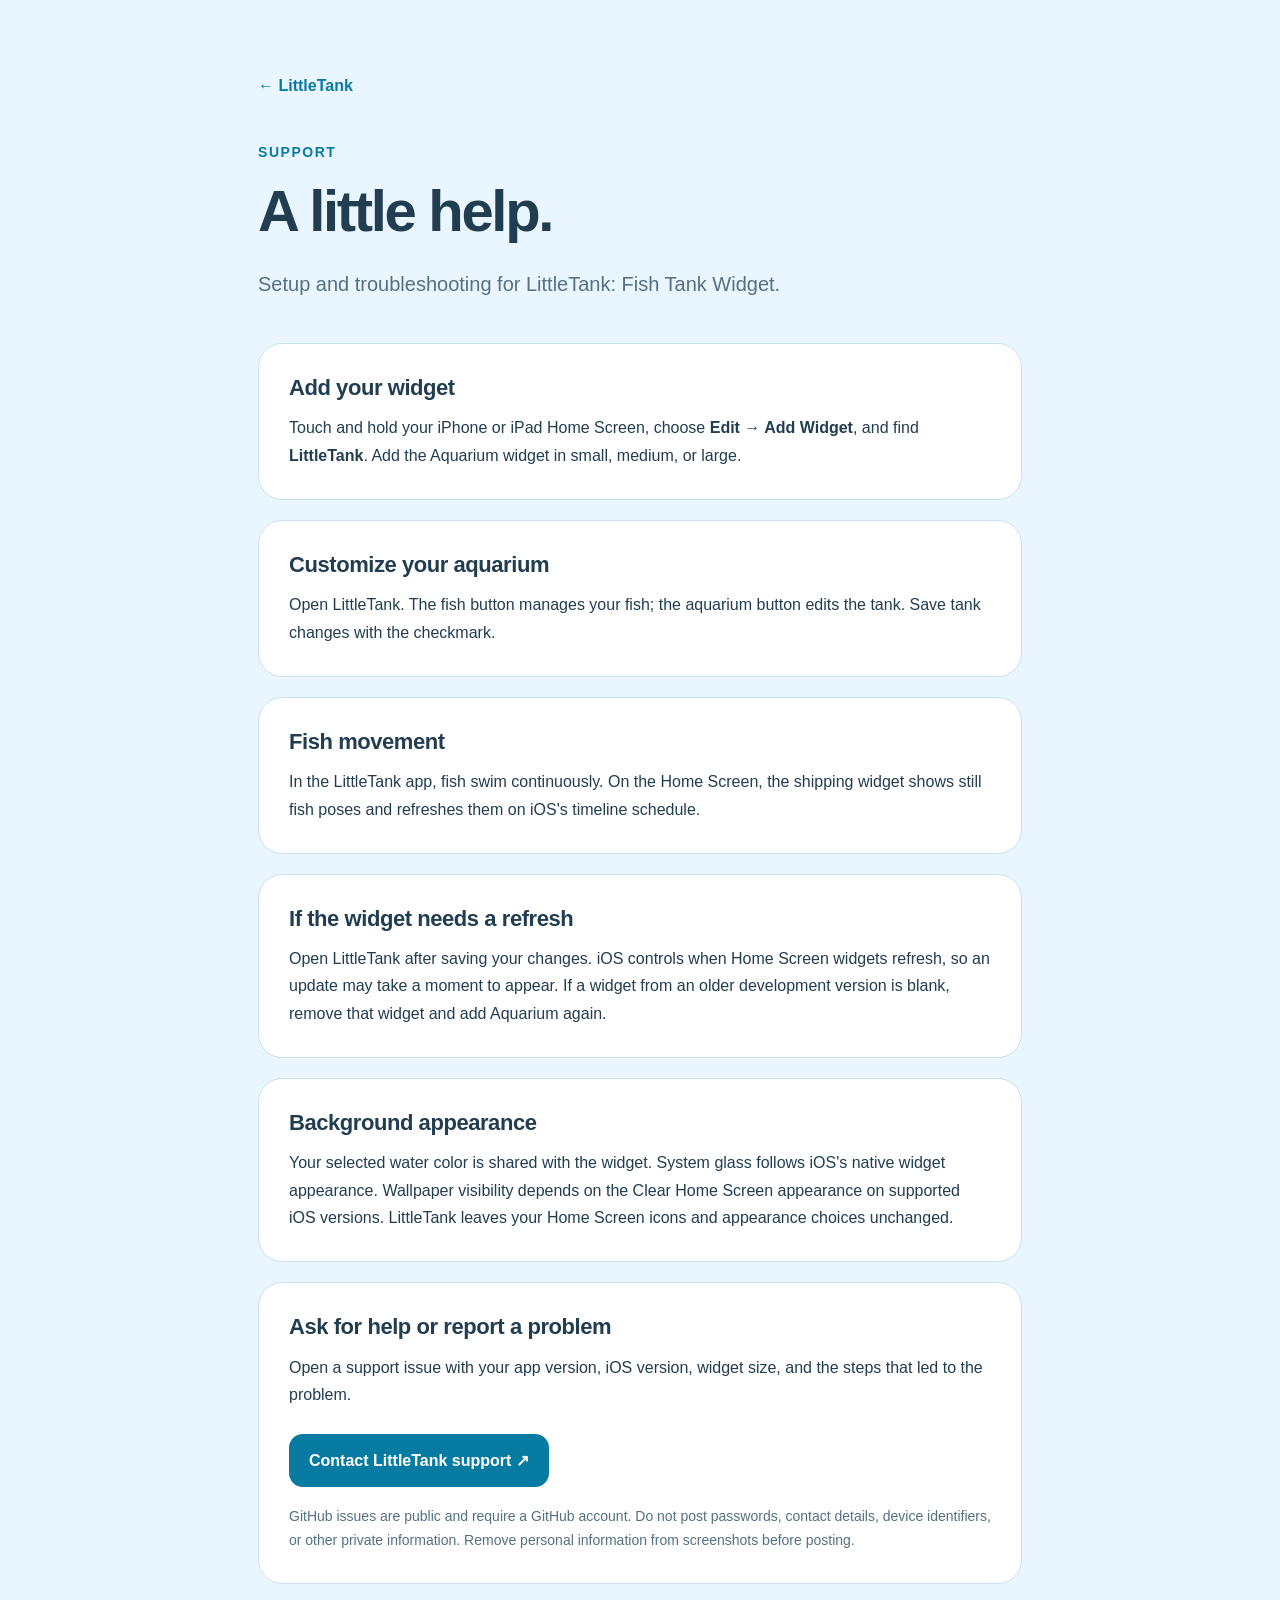
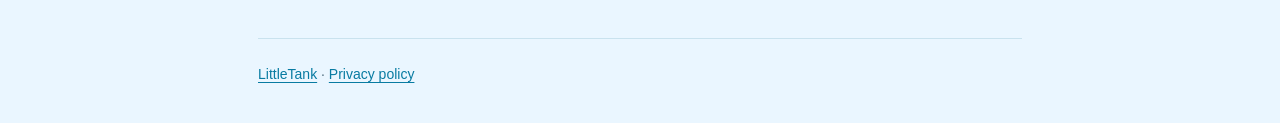
==== support/index.html @ 6334b360 "Publish LittleTank privacy and support site" ====
<!doctype html>
<html lang="en">
<head>
  <meta charset="utf-8">
  <meta name="viewport" content="width=device-width, initial-scale=1">
  <meta name="description" content="Get help with LittleTank: Fish Tank Widget.">
  <meta name="color-scheme" content="light dark">
  <title>LittleTank Support</title>
  <link rel="stylesheet" href="../styles.css">
</head>
<body>
  <main>
    <a class="back" href="../">← LittleTank</a>
    <p class="eyebrow">Support</p>
    <h1>A little help.</h1>
    <p class="intro">Setup and troubleshooting for LittleTank: Fish Tank Widget.</p>
    <section>
      <h2>Add your widget</h2>
      <p>Touch and hold your iPhone or iPad Home Screen, choose <strong>Edit → Add Widget</strong>, and find <strong>LittleTank</strong>. Add the Aquarium widget in small, medium, or large.</p>
    </section>
    <section>
      <h2>Customize your aquarium</h2>
      <p>Open LittleTank. The fish button manages your fish; the aquarium button edits the tank. Save tank changes with the checkmark.</p>
    </section>
    <section>
      <h2>Fish movement</h2>
      <p>In the LittleTank app, fish swim continuously. On the Home Screen, the shipping widget shows still fish poses and refreshes them on iOS's timeline schedule.</p>
    </section>
    <section>
      <h2>If the widget needs a refresh</h2>
      <p>Open LittleTank after saving your changes. iOS controls when Home Screen widgets refresh, so an update may take a moment to appear. If a widget from an older development version is blank, remove that widget and add Aquarium again.</p>
    </section>
    <section>
      <h2>Background appearance</h2>
      <p>Your selected water color is shared with the widget. System glass follows iOS's native widget appearance. Wallpaper visibility depends on the Clear Home Screen appearance on supported iOS versions. LittleTank leaves your Home Screen icons and appearance choices unchanged.</p>
    </section>
    <section class="contact">
      <h2>Ask for help or report a problem</h2>
      <p>Open a support issue with your app version, iOS version, widget size, and the steps that led to the problem.</p>
      <a class="button" href="https://github.com/casstao1/littletank-site/issues/new">Contact LittleTank support ↗</a>
      <p class="small">GitHub issues are public and require a GitHub account. Do not post passwords, contact details, device identifiers, or other private information. Remove personal information from screenshots before posting.</p>
    </section>
    <footer><a href="../">LittleTank</a> · <a href="../privacy/">Privacy policy</a></footer>
  </main>
</body>
</html>
---- styles.css ----
:root{color-scheme:light dark;--bg:#eaf6ff;--card:#fff;--ink:#213d50;--muted:#547081;--accent:#087ba2;--line:#c9e2ee}
*{box-sizing:border-box}
body{margin:0;background:var(--bg);color:var(--ink);font-family:-apple-system,BlinkMacSystemFont,"Segoe UI",sans-serif;line-height:1.7}
main{max-width:820px;margin:0 auto;padding:72px 28px 36px}
a{color:var(--accent);text-underline-offset:3px}
a:focus-visible{outline:3px solid var(--accent);outline-offset:5px}
.mark{display:grid;place-items:center;width:68px;height:68px;border:1px solid var(--line);border-radius:22px;background:var(--card);font-size:52px;line-height:1;color:var(--accent);margin-bottom:34px}
.eyebrow{font-size:14px;font-weight:700;letter-spacing:.11em;text-transform:uppercase;color:var(--accent);margin:0 0 14px}
h1{font-size:clamp(36px,7vw,58px);font-weight:650;line-height:1.1;letter-spacing:-.04em;margin:0 0 24px}
h2{font-size:22px;line-height:1.3;letter-spacing:-.02em;margin:0 0 12px}
p{margin:0 0 18px}
.intro{font-size:20px;color:var(--muted);max-width:620px;margin-bottom:42px}
.cards{display:grid;grid-template-columns:1fr 1fr;gap:18px;margin:16px 0 70px}
.card{display:block;position:relative;text-decoration:none;background:var(--card);border:1px solid var(--line);border-radius:24px;padding:32px;color:var(--ink)}
.card:hover{border-color:var(--accent)}
.card p{color:var(--muted);font-size:16px;margin:0}
.symbol{position:absolute;right:24px;top:22px;color:var(--accent);font-size:24px}
section{background:var(--card);border:1px solid var(--line);border-radius:24px;padding:30px;margin-bottom:20px}
section p:last-child{margin-bottom:0}
.back{display:inline-block;margin-bottom:42px;text-decoration:none;font-weight:600}
.button{display:inline-block;background:var(--accent);color:white;border-radius:14px;text-decoration:none;font-weight:650;padding:13px 20px;margin:8px 0 18px}
.small,footer{font-size:14px;color:var(--muted)}
footer{border-top:1px solid var(--line);padding-top:24px;margin-top:54px}
@media(max-width:560px){main{padding:42px 20px 28px}.cards{grid-template-columns:1fr;gap:14px;margin-bottom:44px}.card,section{padding:24px}.intro{font-size:18px}}
@media(prefers-color-scheme:dark){:root{--bg:#101f2a;--card:#192d3c;--ink:#edf7fc;--muted:#b4ccd9;--accent:#72d4ed;--line:#314b5c}.button{color:#102735}}
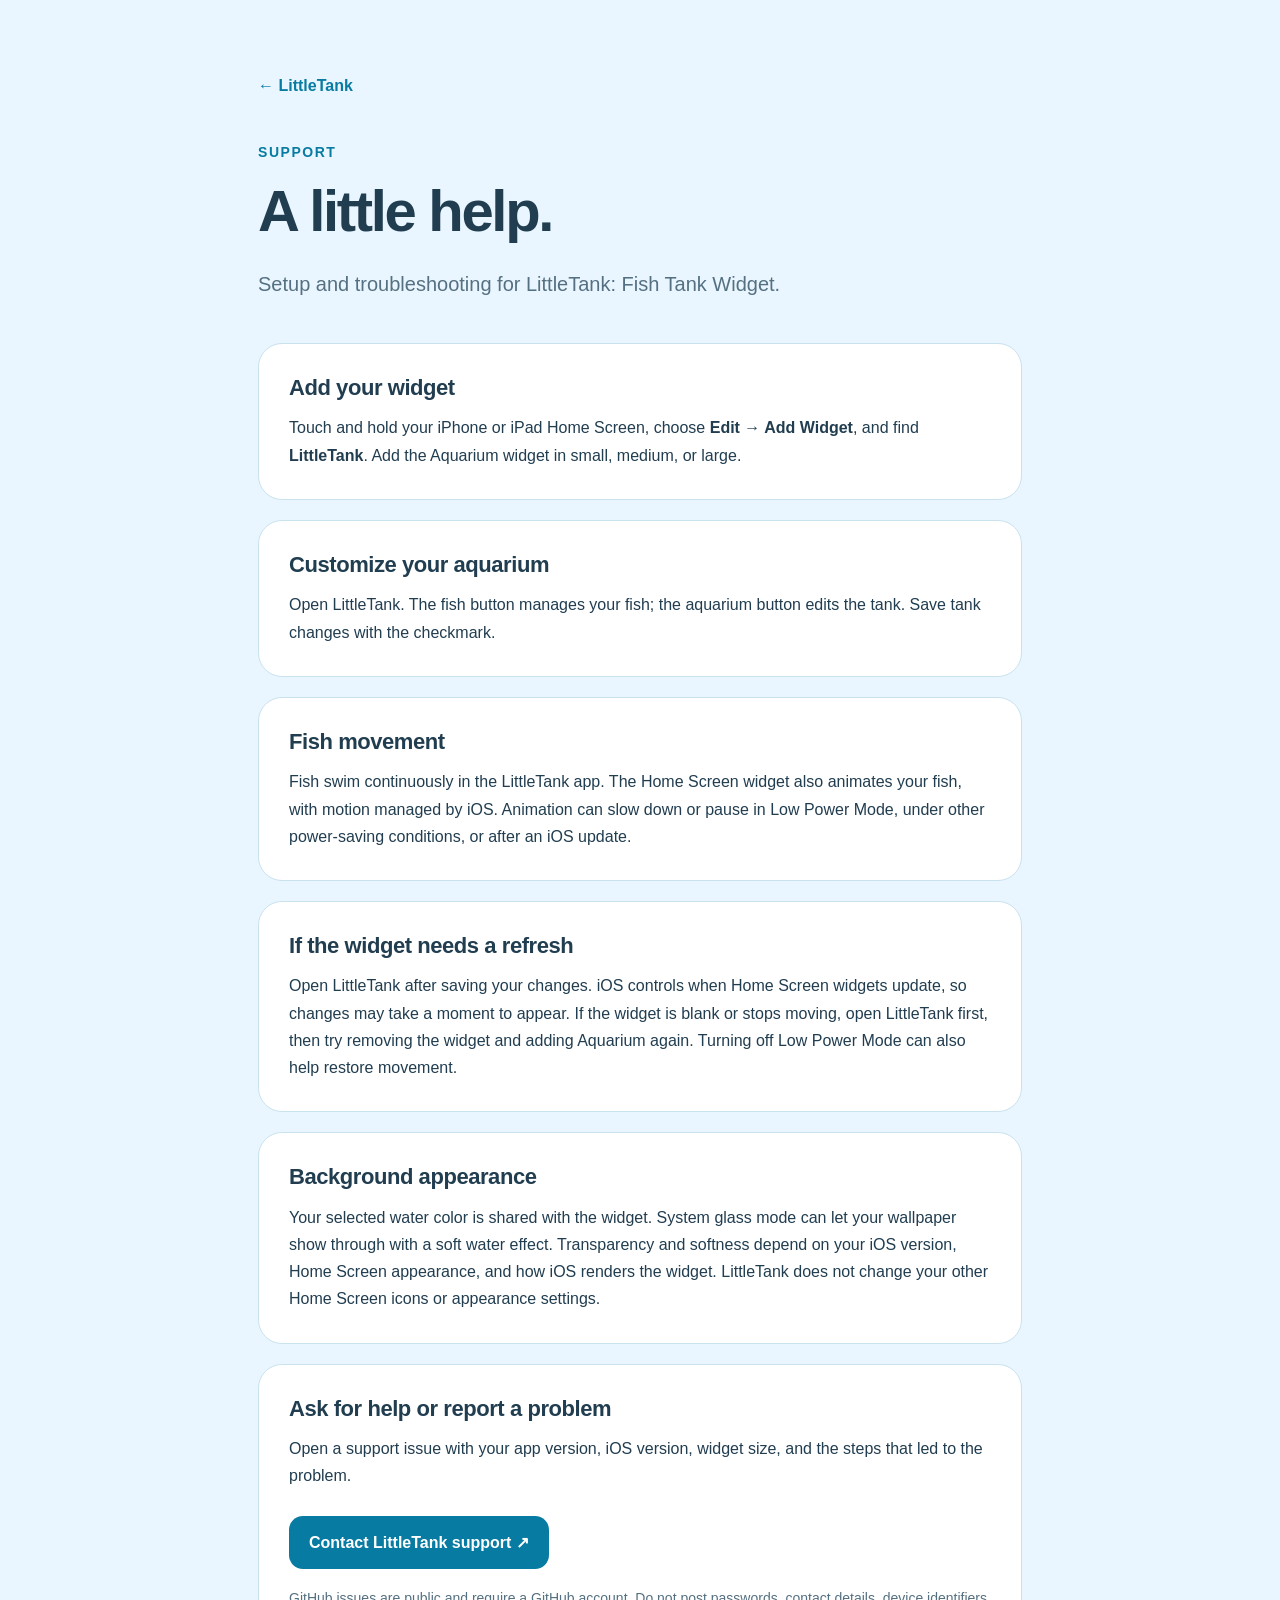
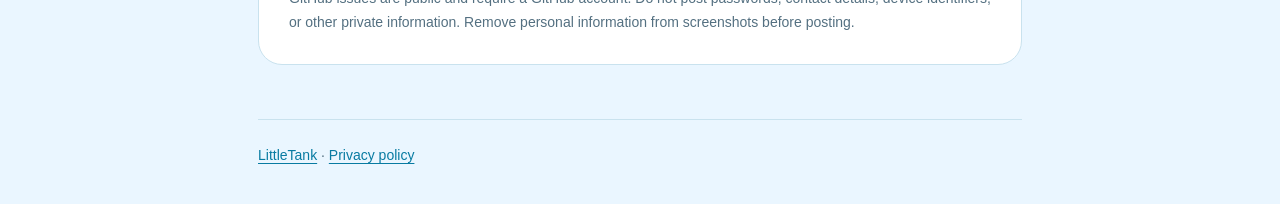
==== commit b0397768: "Update aquarium widget movement and glass support guidance" ====
--- a/support/index.html
+++ b/support/index.html
@@ -24,15 +24,15 @@
     </section>
     <section>
       <h2>Fish movement</h2>
-      <p>In the LittleTank app, fish swim continuously. On the Home Screen, the shipping widget shows still fish poses and refreshes them on iOS's timeline schedule.</p>
+      <p>Fish swim continuously in the LittleTank app. The Home Screen widget also animates your fish, with motion managed by iOS. Animation can slow down or pause in Low Power Mode, under other power-saving conditions, or after an iOS update.</p>
     </section>
     <section>
       <h2>If the widget needs a refresh</h2>
-      <p>Open LittleTank after saving your changes. iOS controls when Home Screen widgets refresh, so an update may take a moment to appear. If a widget from an older development version is blank, remove that widget and add Aquarium again.</p>
+      <p>Open LittleTank after saving your changes. iOS controls when Home Screen widgets update, so changes may take a moment to appear. If the widget is blank or stops moving, open LittleTank first, then try removing the widget and adding Aquarium again. Turning off Low Power Mode can also help restore movement.</p>
     </section>
     <section>
       <h2>Background appearance</h2>
-      <p>Your selected water color is shared with the widget. System glass follows iOS's native widget appearance. Wallpaper visibility depends on the Clear Home Screen appearance on supported iOS versions. LittleTank leaves your Home Screen icons and appearance choices unchanged.</p>
+      <p>Your selected water color is shared with the widget. System glass mode can let your wallpaper show through with a soft water effect. Transparency and softness depend on your iOS version, Home Screen appearance, and how iOS renders the widget. LittleTank does not change your other Home Screen icons or appearance settings.</p>
     </section>
     <section class="contact">
       <h2>Ask for help or report a problem</h2>
